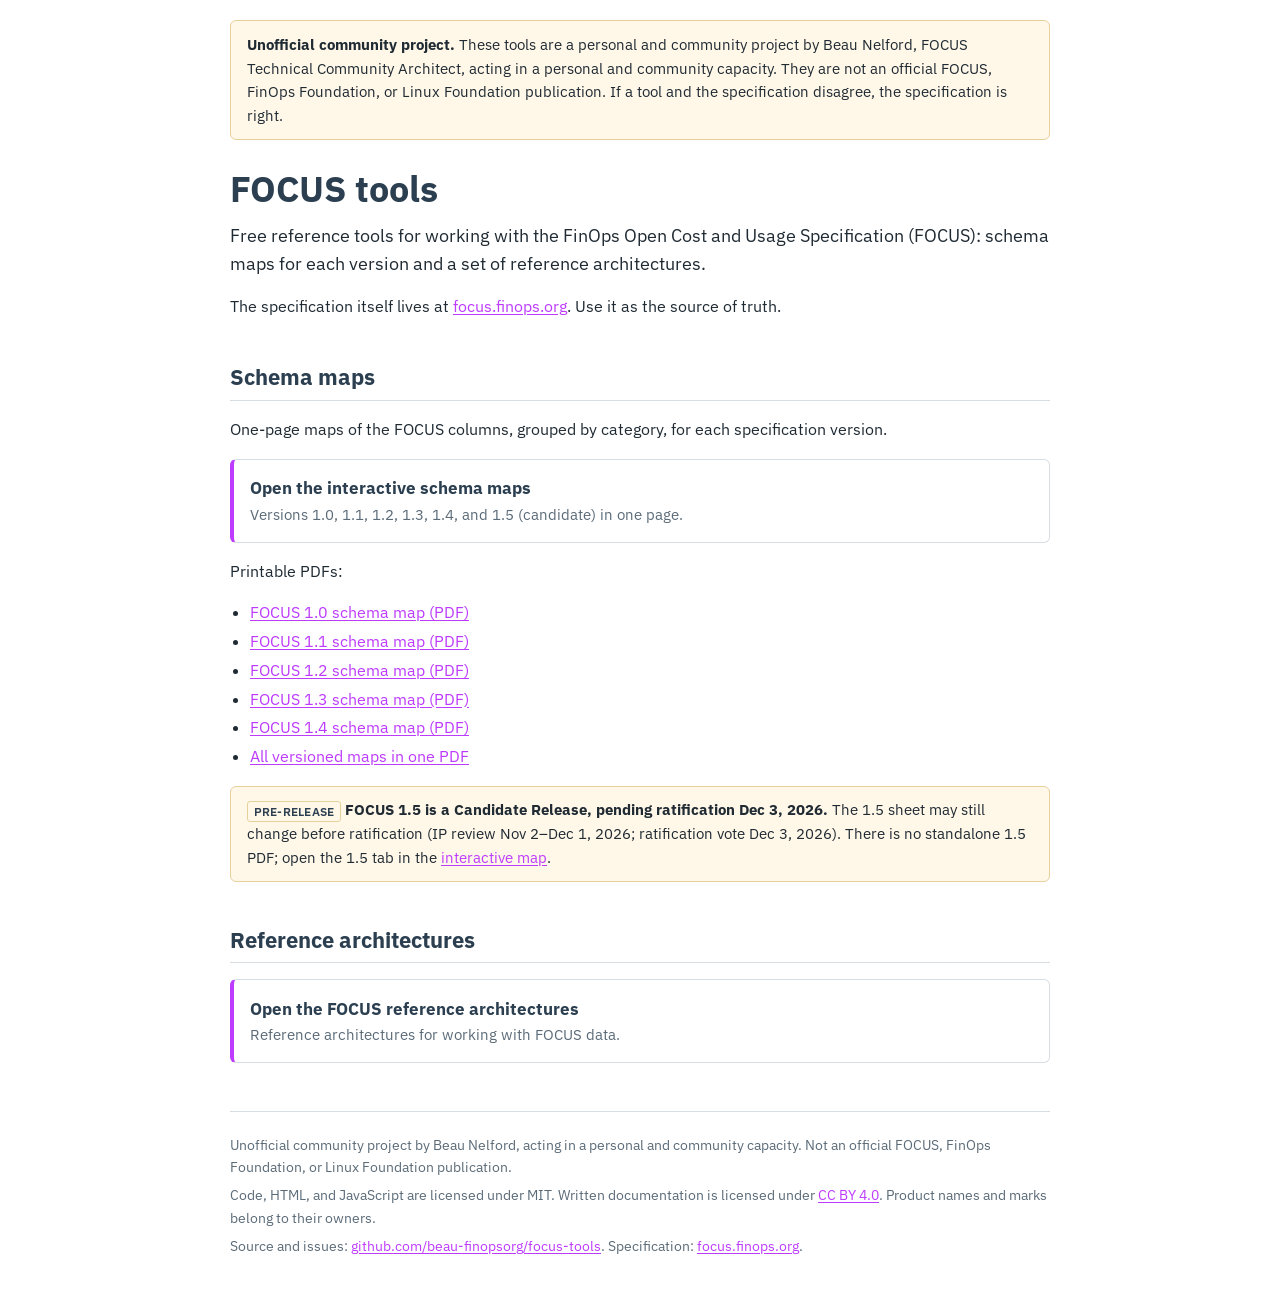
==== index.html @ a0b7f4aa "Add a GitHub Pages landing page for the schema maps and reference architectures. The site is served " ====
<!doctype html>
<html lang="en">
<head>
<meta charset="utf-8">
<meta name="viewport" content="width=device-width, initial-scale=1">
<title>FOCUS tools | Unofficial community project</title>
<meta name="description" content="Unofficial community tools for the FinOps Open Cost and Usage Specification: interactive schema maps for versions 1.0 through 1.5, printable PDFs, and reference architectures.">
<link rel="preconnect" href="https://fonts.googleapis.com">
<link rel="preconnect" href="https://fonts.gstatic.com" crossorigin>
<link rel="stylesheet" href="https://fonts.googleapis.com/css2?family=IBM+Plex+Sans:wght@400;500;600;700&amp;display=swap">
<style>
  :root {
    --focus-dark: #2B3F50;
    --focus-purple: #bd3bfd;
    --ink: #1f2a33;
    --muted: #5b6b78;
    --rule: #d9dee3;
    --soft: #f5f7f9;
    --banner-bg: #fff8e8;
    --banner-border: #e6d19a;
  }
  * { box-sizing: border-box; }
  body {
    margin: 0;
    font-family: "IBM Plex Sans", system-ui, -apple-system, "Segoe UI", Roboto, sans-serif;
    font-size: 16px;
    line-height: 1.6;
    color: var(--ink);
    background: #fff;
  }
  a { color: var(--focus-purple); text-underline-offset: 2px; }
  a:hover, a:focus { color: var(--focus-dark); }
  .wrap { max-width: 860px; margin: 0 auto; padding: 0 1.25rem; }
  .unofficial-banner {
    background: var(--banner-bg);
    border: 1px solid var(--banner-border);
    border-radius: 6px;
    padding: .75rem 1rem;
    margin: 1.25rem 0 1.75rem;
    font-size: .92rem;
  }
  .unofficial-banner p { margin: 0; }
  h1 { color: var(--focus-dark); font-size: 2.25rem; line-height: 1.15; margin: 0 0 .75rem; }
  h2 {
    color: var(--focus-dark);
    font-size: 1.4rem;
    margin: 2.5rem 0 .75rem;
    padding-bottom: .3rem;
    border-bottom: 1px solid var(--rule);
  }
  .lede { font-size: 1.1rem; color: var(--ink); margin: 0 0 1rem; }
  .primary {
    display: block;
    border: 1px solid var(--rule);
    border-left: 4px solid var(--focus-purple);
    border-radius: 6px;
    padding: .9rem 1rem;
    margin: 1rem 0;
    text-decoration: none;
    color: var(--ink);
  }
  .primary:hover, .primary:focus { background: var(--soft); color: var(--ink); }
  .primary strong { display: block; color: var(--focus-dark); font-size: 1.08rem; }
  .primary span { color: var(--muted); font-size: .93rem; }
  ul.pdfs { padding-left: 1.25rem; margin: .5rem 0 1rem; }
  ul.pdfs li { margin: .2rem 0; }
  .badge {
    display: inline-block;
    font-size: .75rem;
    font-weight: 600;
    letter-spacing: .02em;
    text-transform: uppercase;
    color: var(--focus-dark);
    background: var(--banner-bg);
    border: 1px solid var(--banner-border);
    border-radius: 3px;
    padding: 0 .35rem;
    vertical-align: middle;
  }
  .note {
    background: var(--banner-bg);
    border: 1px solid var(--banner-border);
    border-radius: 6px;
    padding: .7rem 1rem;
    margin: 1rem 0;
    font-size: .93rem;
  }
  .note p { margin: 0; }
  footer {
    border-top: 1px solid var(--rule);
    margin: 3rem 0 2rem;
    padding-top: 1rem;
    font-size: .88rem;
    color: var(--muted);
  }
  footer p { margin: .35rem 0; }
</style>
</head>
<body>
<div class="wrap">

<aside class="unofficial-banner" role="note" aria-label="Unofficial project notice">
  <p><strong>Unofficial community project.</strong> These tools are a personal and community project by Beau Nelford, FOCUS Technical Community Architect, acting in a personal and community capacity. They are not an official FOCUS, FinOps Foundation, or Linux Foundation publication. If a tool and the specification disagree, the specification is right.</p>
</aside>

<main>
  <h1>FOCUS tools</h1>
  <p class="lede">Free reference tools for working with the FinOps Open Cost and Usage Specification (FOCUS): schema maps for each version and a set of reference architectures.</p>
  <p>The specification itself lives at <a href="https://focus.finops.org">focus.finops.org</a>. Use it as the source of truth.</p>

  <section aria-labelledby="schema-maps">
    <h2 id="schema-maps">Schema maps</h2>
    <p>One-page maps of the FOCUS columns, grouped by category, for each specification version.</p>

    <a class="primary" href="schema-maps/FOCUS_Schema_Maps.html">
      <strong>Open the interactive schema maps</strong>
      <span>Versions 1.0, 1.1, 1.2, 1.3, 1.4, and 1.5 (candidate) in one page.</span>
    </a>

    <p>Printable PDFs:</p>
    <ul class="pdfs">
      <li><a href="schema-maps/FOCUS_1.0_Schema_Map.pdf">FOCUS 1.0 schema map (PDF)</a></li>
      <li><a href="schema-maps/FOCUS_1.1_Schema_Map.pdf">FOCUS 1.1 schema map (PDF)</a></li>
      <li><a href="schema-maps/FOCUS_1.2_Schema_Map.pdf">FOCUS 1.2 schema map (PDF)</a></li>
      <li><a href="schema-maps/FOCUS_1.3_Schema_Map.pdf">FOCUS 1.3 schema map (PDF)</a></li>
      <li><a href="schema-maps/FOCUS_1.4_Schema_Map.pdf">FOCUS 1.4 schema map (PDF)</a></li>
      <li><a href="schema-maps/FOCUS_Schema_Maps.pdf">All versioned maps in one PDF</a></li>
    </ul>

    <div class="note" role="note">
      <p><span class="badge">Pre-release</span> <strong>FOCUS 1.5 is a Candidate Release, pending ratification Dec 3, 2026.</strong> The 1.5 sheet may still change before ratification (IP review Nov 2&ndash;Dec 1, 2026; ratification vote Dec 3, 2026). There is no standalone 1.5 PDF; open the 1.5 tab in the <a href="schema-maps/FOCUS_Schema_Maps.html">interactive map</a>.</p>
    </div>
  </section>

  <section aria-labelledby="reference-architectures">
    <h2 id="reference-architectures">Reference architectures</h2>
    <a class="primary" href="reference-architectures/focus-reference-architectures.html">
      <strong>Open the FOCUS reference architectures</strong>
      <span>Reference architectures for working with FOCUS data.</span>
    </a>
  </section>
</main>

<footer>
  <p>Unofficial community project by Beau Nelford, acting in a personal and community capacity. Not an official FOCUS, FinOps Foundation, or Linux Foundation publication.</p>
  <p>Code, HTML, and JavaScript are licensed under MIT. Written documentation is licensed under <a href="https://creativecommons.org/licenses/by/4.0/">CC BY 4.0</a>. Product names and marks belong to their owners.</p>
  <p>Source and issues: <a href="https://github.com/beau-finopsorg/focus-tools">github.com/beau-finopsorg/focus-tools</a>. Specification: <a href="https://focus.finops.org">focus.finops.org</a>.</p>
</footer>

</div>
</body>
</html>
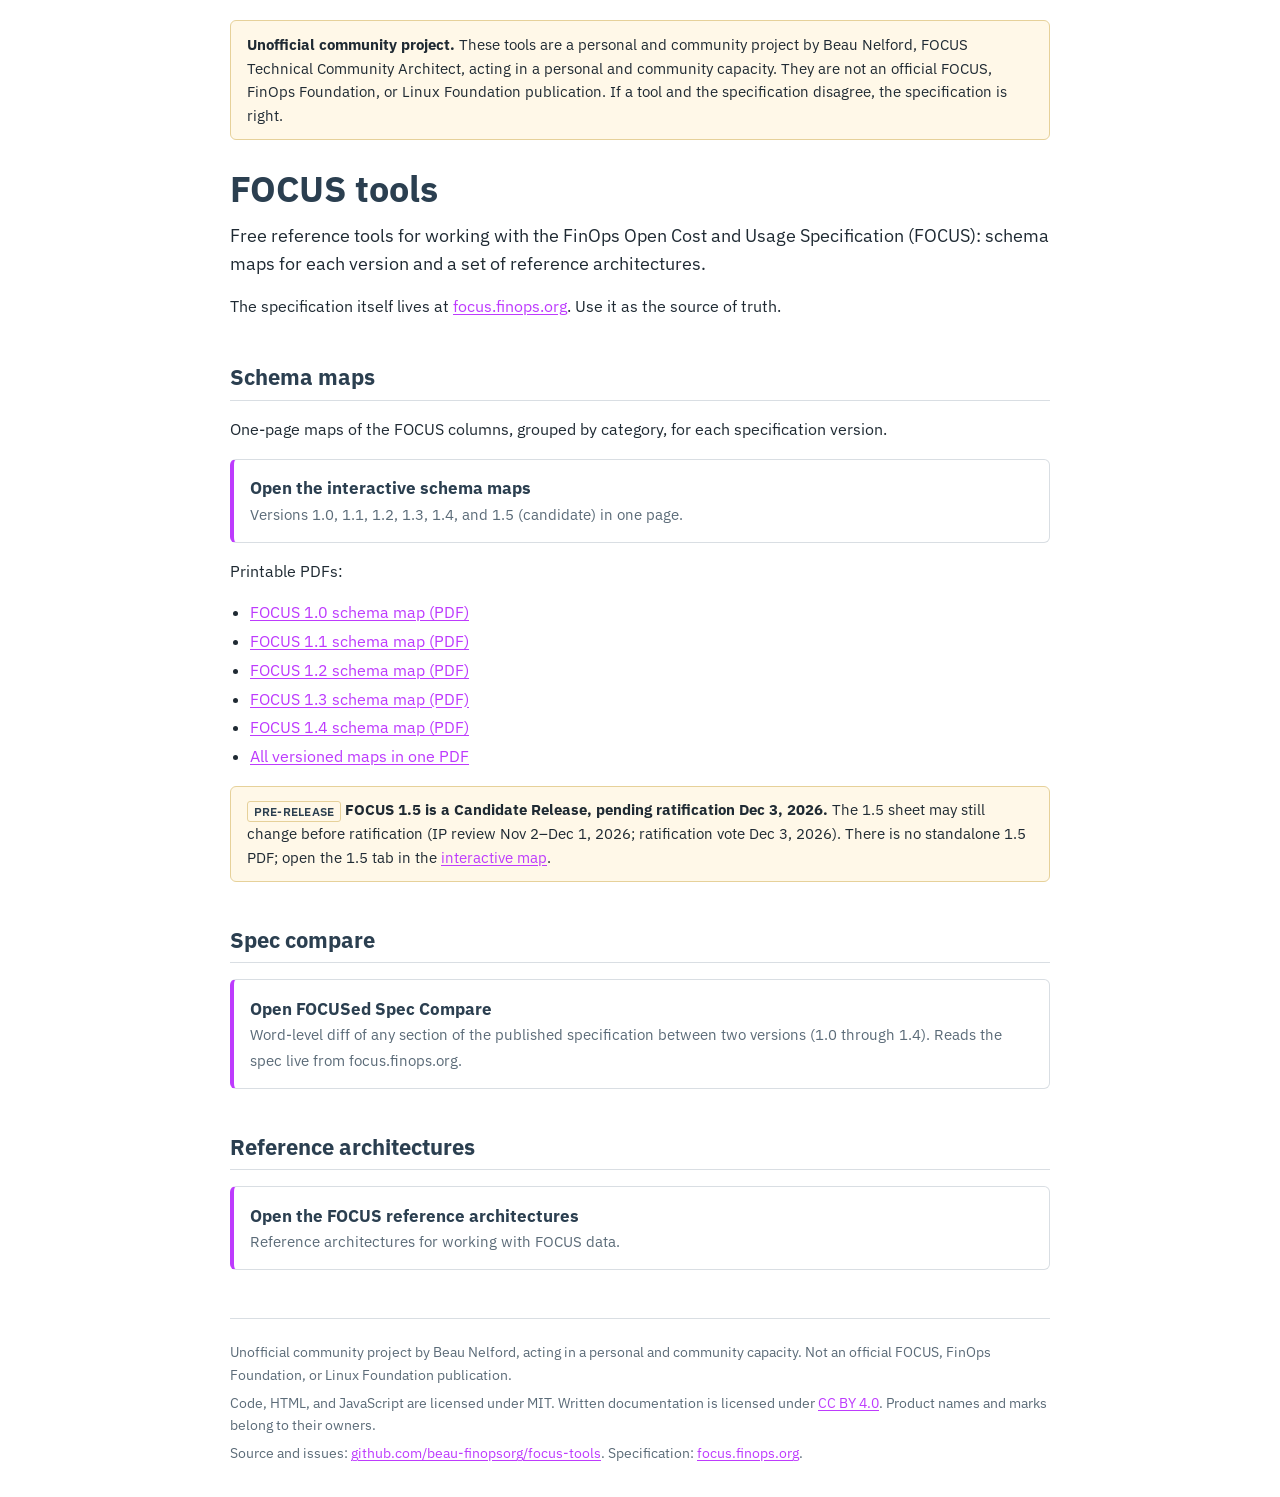
==== commit de7c81cf: "Restore schema map highlight toggles and add the spec compare tool. The highlight toolbar lived in t" ====
--- a/index.html
+++ b/index.html
@@ -132,6 +132,14 @@
     </div>
   </section>
 
+  <section aria-labelledby="spec-compare">
+    <h2 id="spec-compare">Spec compare</h2>
+    <a class="primary" href="spec-compare/focus-spec-compare.html">
+      <strong>Open FOCUSed Spec Compare</strong>
+      <span>Word-level diff of any section of the published specification between two versions (1.0 through 1.4). Reads the spec live from focus.finops.org.</span>
+    </a>
+  </section>
+
   <section aria-labelledby="reference-architectures">
     <h2 id="reference-architectures">Reference architectures</h2>
     <a class="primary" href="reference-architectures/focus-reference-architectures.html">
